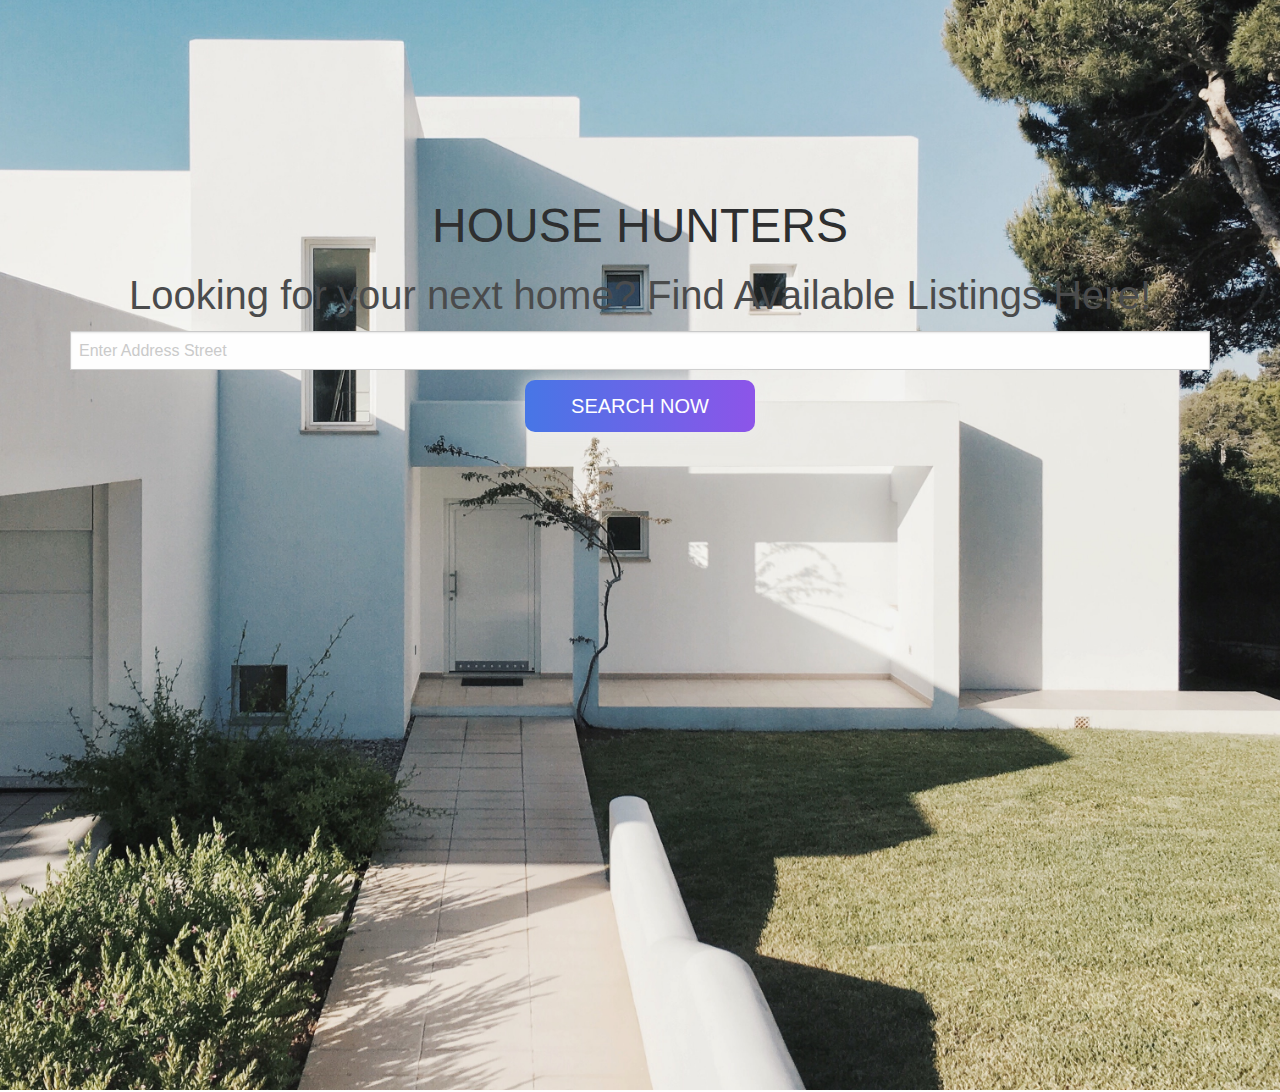
==== index.html @ 555f48e2 "Add mobile version css" ====
<!DOCTYPE html>
<html>

<head>
    <title> House Hunters</title>
    <meta charset="UTF-8" />
    <meta name="viewport" content="width=device-width, initial-scale=1" />
    <!--links to CSS files foundation css framework-->
    <link rel="stylesheet" href="assets/css/reset.css">
    <link rel="stylesheet" href="assets/css/foundation.css">
    <!--links to icon files foundation css framework-->
    <link rel="stylesheet" href="assets/foundation-icons/foundation-icons.css">
    <link rel="stylesheet" href="assets/foundation-icons/foundation-icons.eot">
    <link rel="stylesheet" href="assets/foundation-icons/foundation-icons.ttf">
    <link rel="stylesheet" href="assets/foundation-icons/foundation-icons.woff">
    <!--links to font-awesome icons-->
    <link href="https://cdnjs.cloudflare.com/ajax/libs/font-awesome/4.7.0/css/font-awesome.css" rel="stylesheet">
    <!--custom CSS file-->
    <link rel="stylesheet" href="assets/css/style.css">
</head>

<body>
    <div class="grid-container main-section">
        <div class="grid-x grid-padding-x ">
            <div class=" large-12 cell">
                <!--h1 header-->
                <h1 class="text-center"> HOUSE HUNTERS </h1>
            </div>
        </div>
        <!--h2 header-->
        <h2 class="text-center">Looking for your next home? Find Available Listings Here!</h2>
        <!--form-->
        <form id="address-form">
            <div class="grid-x grid-padding-x">
                <div class=" cell ">
                    <!--input-->
                    <input type="text" class="street-address-forum cell input-group-field" id="address-search"
                        name="address-search" placeholder="Enter Address Street" />
                    <!--search button-->

                    <button id="button" class="button large">Search Now</button>
                </div>
            </div>
        </form>
    </div>



    <!--results block-->
    <div class="result hidden">
        <div class="search-results">
            <div class="grid-x grid-padding-x">
                <!--search result h3 block & icon-->
                <div class="large-12 cell ">

                    <h3>Search results <i class="fi-magnifying-glass"></i></h3>
                </div>
            </div>
        </div>
        <!--search result card block-->
        <div class="result-card">
            <div class="grid-x grid-margin-x result-card-content">
                <div class="medium-2 small-6 cell">
                    <!--image result block-->
                    <div class="thumbnail ">
                        <img class="result-card-image" src="https://placehold.it/200" alt="">
                    </div>
                </div>
                <!--h1 & text result card block-->
                <div class="result-card-title medium-10 small-6 cel">

                    <h4>House 1</h4>
                        <p>It is a long established fact that a reader will be distracted by the readable content of a
                            page
                            when looking at its layout. The point of using Lorem Ipsum is that it has a more-or-less
                            normal
                            distribution of letters, as opposed to using 'Content here, content here', making it look
                            like
                            readable English.</p>

                </div>
            </div>
        </div>
        <!--search result card block-->
        <div class="result-card">
            <div class="grid-x grid-margin-x result-card-content">
                <div class="medium-2 small-6 cell">
                    <!--image result block-->
                    <div class="thumbnail ">
                        <img class="result-card-image" src="https://placehold.it/200"
                            alt="image of a current house from the search">
                    </div>
                </div>
                <!--h1 & text result card block-->
                <div class="result-card-title medium-10 small-6 cel">
                    <h4>House 2</h4>
                        <p> It is a long established fact that a reader will be distracted by the readable content of a
                            page
                            when looking at its layout. The point of using Lorem Ipsum is that it has a more-or-less
                            normal
                            distribution of letters, as opposed to using 'Content here, content here', making it look
                            like
                            readable English.</p>

                </div>
            </div>
        </div>
    </div>

    <!--links to JS files foundation css framework-->

    <script src="assets/js/vendor/jquery.js"></script>
    <script src="assets/js/vendor/what-input.js"></script>
    <script src="assets/js/vendor/foundation.js"></script>
    <!--custom JS file-->
    <script src="assets/js/script.js"></script>
</body>

</html>


<script src="assets/js/vendor/jquery.js"></script>
<script src="assets/js/vendor/what-input.js"></script>
<script src="assets/js/vendor/foundation.js"></script>
<!--custom JS file-->
<script src="assets/js/script.js"></script>
</body>

</html>
---- assets/css/style.css ----
:root {
  /* Declare variables */
  --dark-grey-color: #2e2f30;
  --light-grey-color: #4a4b4c;
}
/*Background image upper part*/
body {
  margin: 0 auto;
  background-image: url("../images/bg1.jpg");
  background-size: cover;
  background-repeat: no-repeat;
  background-position: center center;
  height: 100%;
}
.main-section {
  margin-top: 15%;
}
/*h1 header */
h1 {
  color: var(--dark-grey-color);
}
/*h2 header */
h2 {
  color: var(--light-grey-color);
}
/*submit button search */
.button {
  background-image: linear-gradient(
    to right,
    #4776e6 0%,
    #8e54e9 51%,
    #4776e6 100%
  );
  margin: 10px auto;
  padding: 15px 45px;
  text-align: center;
  text-transform: uppercase;
  transition: 0.5s;
  background-size: 200% auto;
  color: white;
  box-shadow: 0 0 20px #eee;
  border-radius: 10px;
  display: block;
}
/*submit button search hover */
.button:hover {
  background-position: right center;
  color: #fff;
  text-decoration: none;
}

h1 {
  color: var(--dark-grey-color);
}
h2 {
  color: var(--light-grey-color);
}
.button {
  background-image: linear-gradient(
    to right,
    #4776e6 0%,
    #8e54e9 51%,
    #4776e6 100%
  );
  margin: 10px auto;
  padding: 15px 45px;
  text-align: center;
  text-transform: uppercase;
  transition: 0.5s;
  background-size: 200% auto;
  color: white;
  box-shadow: 0 0 20px #eee;
  border-radius: 10px;
  display: block;
}

.button:hover {
  background-position: right center;
  color: #fff;
  text-decoration: none;
}
/*result card*/

h4 {
  color: #4776e6;
}

/*result block on top & h3 header*/
.search-results {
  margin: 0 auto;
  background-image: linear-gradient(
    to right,
    #4776e6 0%,
    #8e54e9 51%,
    #4776e6 100%
  );
  padding: 10px 45px;
}

.result {
  margin-top: 10%;
  color: white;
}
/*search result card*/
.result-card {
  color: var(--dark-grey-color);
  border: 1px solid #8a8a8a;
  background: #fefefe;
  /*background: rgba(46, 47, 48 , 0.6);*/
}

.result-card-content {
  margin: 2%;
}
/*search result image*/
.thumbnail {
  margin: 1% 0;
}

.hidden {
  display: none;
}
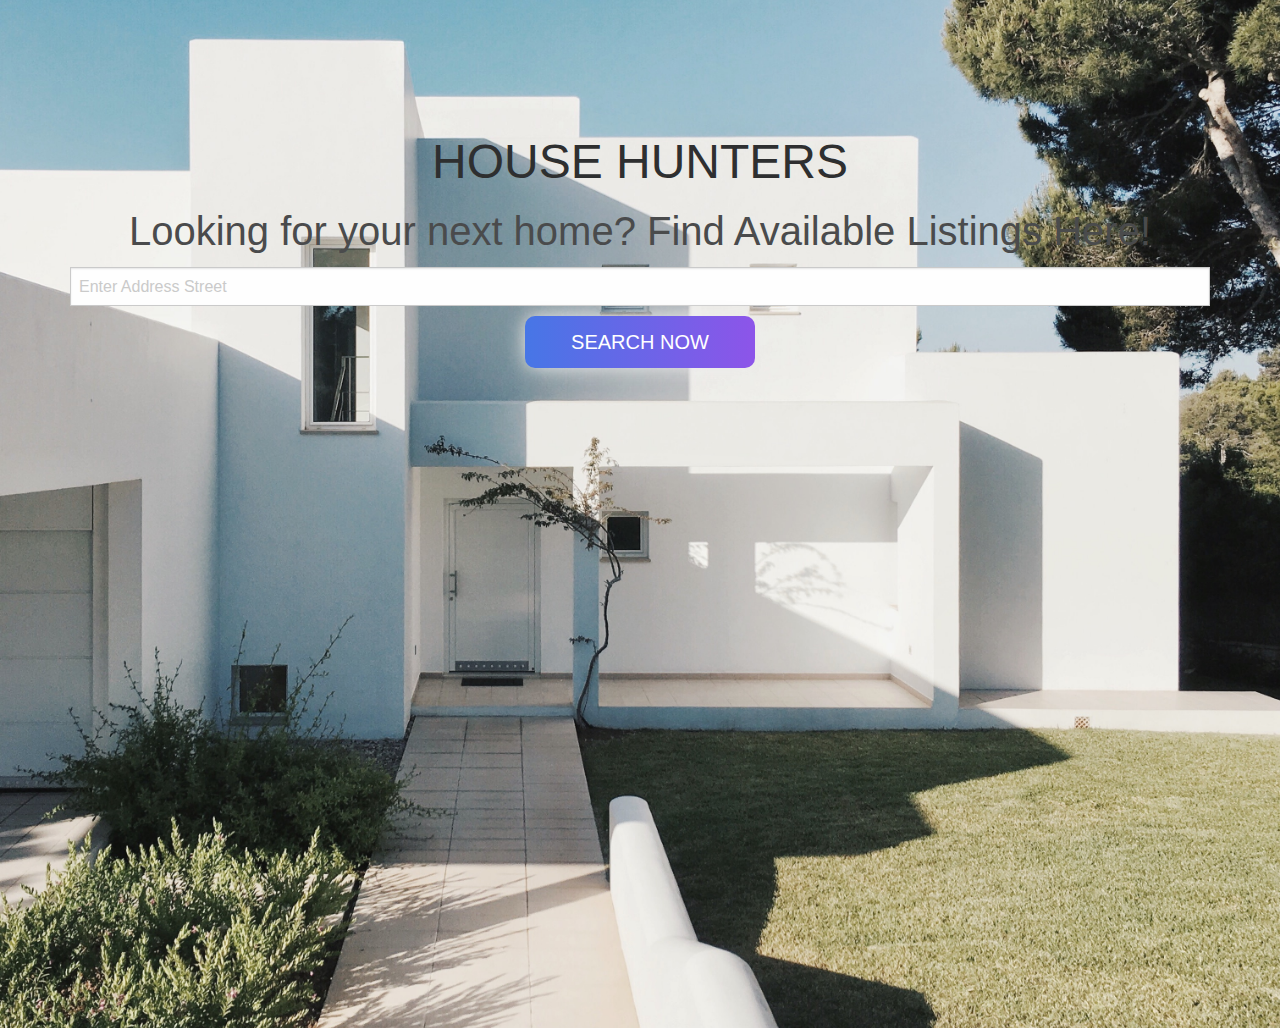
==== commit 6c4c8640: "Add text to html" ====
--- a/index.html
+++ b/index.html
@@ -1,6 +1,5 @@
 <!DOCTYPE html>
 <html>
-
 <head>
     <title> House Hunters</title>
     <meta charset="UTF-8" />
@@ -18,7 +17,6 @@
     <!--custom CSS file-->
     <link rel="stylesheet" href="assets/css/style.css">
 </head>
-
 <body>
     <div class="grid-container main-section">
         <div class="grid-x grid-padding-x ">
@@ -43,9 +41,6 @@
             </div>
         </form>
     </div>
-
-
-
     <!--results block-->
     <div class="result hidden">
         <div class="search-results">
@@ -68,16 +63,11 @@
                 </div>
                 <!--h1 & text result card block-->
                 <div class="result-card-title medium-10 small-6 cel">
+                    <a href="house-card.html">
+                        <h4>Barnes & Noble, 555, 5th Avenue, Midtown East, Manhattan, New York County, New York, 10017, United States</h4>
+                    </a>
 
-                    <h4>House 1</h4>
-                        <p>It is a long established fact that a reader will be distracted by the readable content of a
-                            page
-                            when looking at its layout. The point of using Lorem Ipsum is that it has a more-or-less
-                            normal
-                            distribution of letters, as opposed to using 'Content here, content here', making it look
-                            like
-                            readable English.</p>
-
+                    <p class="house-description">Charming home located in prime Waverly Park location with top-rated Los Altos schools.  Abundantnatural light throughout the home Move right in w/new interior paint.  Double pane windows throughout.  Expansive formal living room.  </p>
                 </div>
             </div>
         </div>
@@ -93,32 +83,26 @@
                 </div>
                 <!--h1 & text result card block-->
                 <div class="result-card-title medium-10 small-6 cel">
-                    <h4>House 2</h4>
-                        <p> It is a long established fact that a reader will be distracted by the readable content of a
-                            page
-                            when looking at its layout. The point of using Lorem Ipsum is that it has a more-or-less
-                            normal
-                            distribution of letters, as opposed to using 'Content here, content here', making it look
-                            like
-                            readable English.</p>
+                    <a href="house-card.html">
+                        <h4>Statue of Liberty, Flagpole Plaza, Manhattan Community Board 1, Manhattan, New York County, New York, 10004, United States</h4>
+                    </a>
 
+                    <p class="house-description">Charming home located in prime Waverly Park location with top-rated Los Altos schools.  Abundantnatural light throughout the home Move right in w/new interior paint.  Double pane windows throughout.  Expansive formal living room.  </p>
                 </div>
             </div>
         </div>
+        <!--footer github link-->
+        <footer class="text-center"><a href="https://github.com/neilmkflyingk/house-hunters"><i
+                    class="fi-social-github"> HOUSE HUNTERS</i></a></footer>
     </div>
-
     <!--links to JS files foundation css framework-->
-
     <script src="assets/js/vendor/jquery.js"></script>
     <script src="assets/js/vendor/what-input.js"></script>
     <script src="assets/js/vendor/foundation.js"></script>
     <!--custom JS file-->
     <script src="assets/js/script.js"></script>
 </body>
-
 </html>
-
-
 <script src="assets/js/vendor/jquery.js"></script>
 <script src="assets/js/vendor/what-input.js"></script>
 <script src="assets/js/vendor/foundation.js"></script>
--- a/assets/css/style.css
+++ b/assets/css/style.css
@@ -10,10 +10,10 @@
   background-size: cover;
   background-repeat: no-repeat;
   background-position: center center;
-  height: 100%;
+  min-height: 100vh;
 }
 .main-section {
-  margin-top: 15%;
+  margin: 10% auto;
 }
 /*h1 header */
 h1 {
@@ -98,7 +98,7 @@
 }
 
 .result {
-  margin-top: 10%;
+
   color: white;
 }
 /*search result card*/
@@ -120,3 +120,41 @@
 .hidden {
   display: none;
 }
+
+.main-section-full-page {
+  margin: 50px;
+}
+.navigation {
+  background-image: linear-gradient(
+    to right,
+    #4776e6 0%,
+    #8e54e9 51%,
+    #4776e6 100%
+  );
+  padding: 5px 5px 5px 10px;
+}
+.navigation a {
+  color: white;
+  font-style: normal;
+  font-weight: bold;
+}
+.navigation i,
+footer i {
+  font-style: normal;
+}
+footer {
+  background-color: var(--dark-grey-color);
+  padding: 5px 0;
+  position: relative;
+  bottom: 0;
+  width: 100%;
+}
+footer a {
+  color: white;
+  font-size: 1.25rem;
+  font-style: normal;
+}
+
+.main {
+  height: 100%;
+}
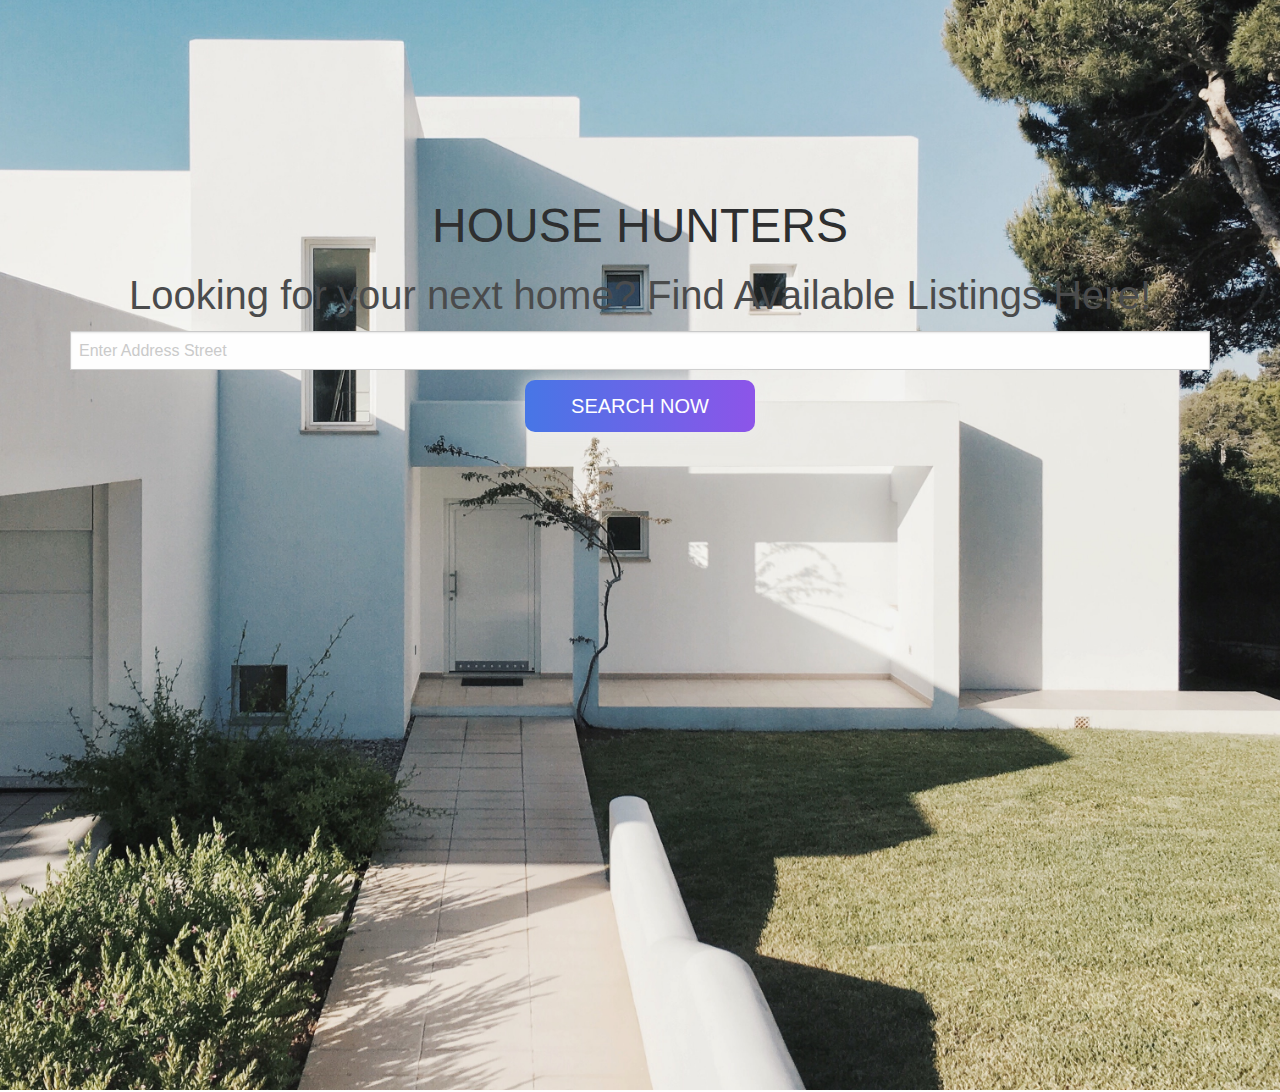
==== commit a498ac29: "Merge pull request #16 from neilmkflyingk/css" ====
--- a/index.html
+++ b/index.html
@@ -1,5 +1,6 @@
 <!DOCTYPE html>
 <html>
+
 <head>
     <title> House Hunters</title>
     <meta charset="UTF-8" />
@@ -17,6 +18,7 @@
     <!--custom CSS file-->
     <link rel="stylesheet" href="assets/css/style.css">
 </head>
+
 <body>
     <div class="grid-container main-section">
         <div class="grid-x grid-padding-x ">
@@ -35,7 +37,6 @@
                     <input type="text" class="street-address-forum cell input-group-field" id="address-search"
                         name="address-search" placeholder="Enter Address Street" />
                     <!--search button-->
-
                     <button id="button" class="button large">Search Now</button>
                 </div>
             </div>
@@ -47,53 +48,11 @@
             <div class="grid-x grid-padding-x">
                 <!--search result h3 block & icon-->
                 <div class="large-12 cell ">
-
                     <h3>Search results <i class="fi-magnifying-glass"></i></h3>
                 </div>
             </div>
         </div>
-        <!--search result card block-->
-        <div class="result-card">
-            <div class="grid-x grid-margin-x result-card-content">
-                <div class="medium-2 small-6 cell">
-                    <!--image result block-->
-                    <div class="thumbnail ">
-                        <img class="result-card-image" src="https://placehold.it/200" alt="">
-                    </div>
-                </div>
-                <!--h1 & text result card block-->
-                <div class="result-card-title medium-10 small-6 cel">
-                    <a href="house-card.html">
-                        <h4>Barnes & Noble, 555, 5th Avenue, Midtown East, Manhattan, New York County, New York, 10017, United States</h4>
-                    </a>
-
-                    <p class="house-description">Charming home located in prime Waverly Park location with top-rated Los Altos schools.  Abundantnatural light throughout the home Move right in w/new interior paint.  Double pane windows throughout.  Expansive formal living room.  </p>
-                </div>
-            </div>
-        </div>
-        <!--search result card block-->
-        <div class="result-card">
-            <div class="grid-x grid-margin-x result-card-content">
-                <div class="medium-2 small-6 cell">
-                    <!--image result block-->
-                    <div class="thumbnail ">
-                        <img class="result-card-image" src="https://placehold.it/200"
-                            alt="image of a current house from the search">
-                    </div>
-                </div>
-                <!--h1 & text result card block-->
-                <div class="result-card-title medium-10 small-6 cel">
-                    <a href="house-card.html">
-                        <h4>Statue of Liberty, Flagpole Plaza, Manhattan Community Board 1, Manhattan, New York County, New York, 10004, United States</h4>
-                    </a>
-
-                    <p class="house-description">Charming home located in prime Waverly Park location with top-rated Los Altos schools.  Abundantnatural light throughout the home Move right in w/new interior paint.  Double pane windows throughout.  Expansive formal living room.  </p>
-                </div>
-            </div>
-        </div>
-        <!--footer github link-->
-        <footer class="text-center"><a href="https://github.com/neilmkflyingk/house-hunters"><i
-                    class="fi-social-github"> HOUSE HUNTERS</i></a></footer>
+        <!-- here adds search-result & footer dynamically generated in JS file . it shows on click submit-->
     </div>
     <!--links to JS files foundation css framework-->
     <script src="assets/js/vendor/jquery.js"></script>
@@ -101,13 +60,8 @@
     <script src="assets/js/vendor/foundation.js"></script>
     <!--custom JS file-->
     <script src="assets/js/script.js"></script>
-</body>
-</html>
-<script src="assets/js/vendor/jquery.js"></script>
-<script src="assets/js/vendor/what-input.js"></script>
-<script src="assets/js/vendor/foundation.js"></script>
-<!--custom JS file-->
-<script src="assets/js/script.js"></script>
+    <!--custom JS file generate search result-->
+    <script src="assets/js/app.js"></script>
 </body>
 
 </html>--- a/assets/css/style.css
+++ b/assets/css/style.css
@@ -13,7 +13,7 @@
   min-height: 100vh;
 }
 .main-section {
-  margin: 10% auto;
+  margin: 15% auto;
 }
 /*h1 header */
 h1 {
@@ -98,7 +98,6 @@
 }
 
 .result {
-
   color: white;
 }
 /*search result card*/
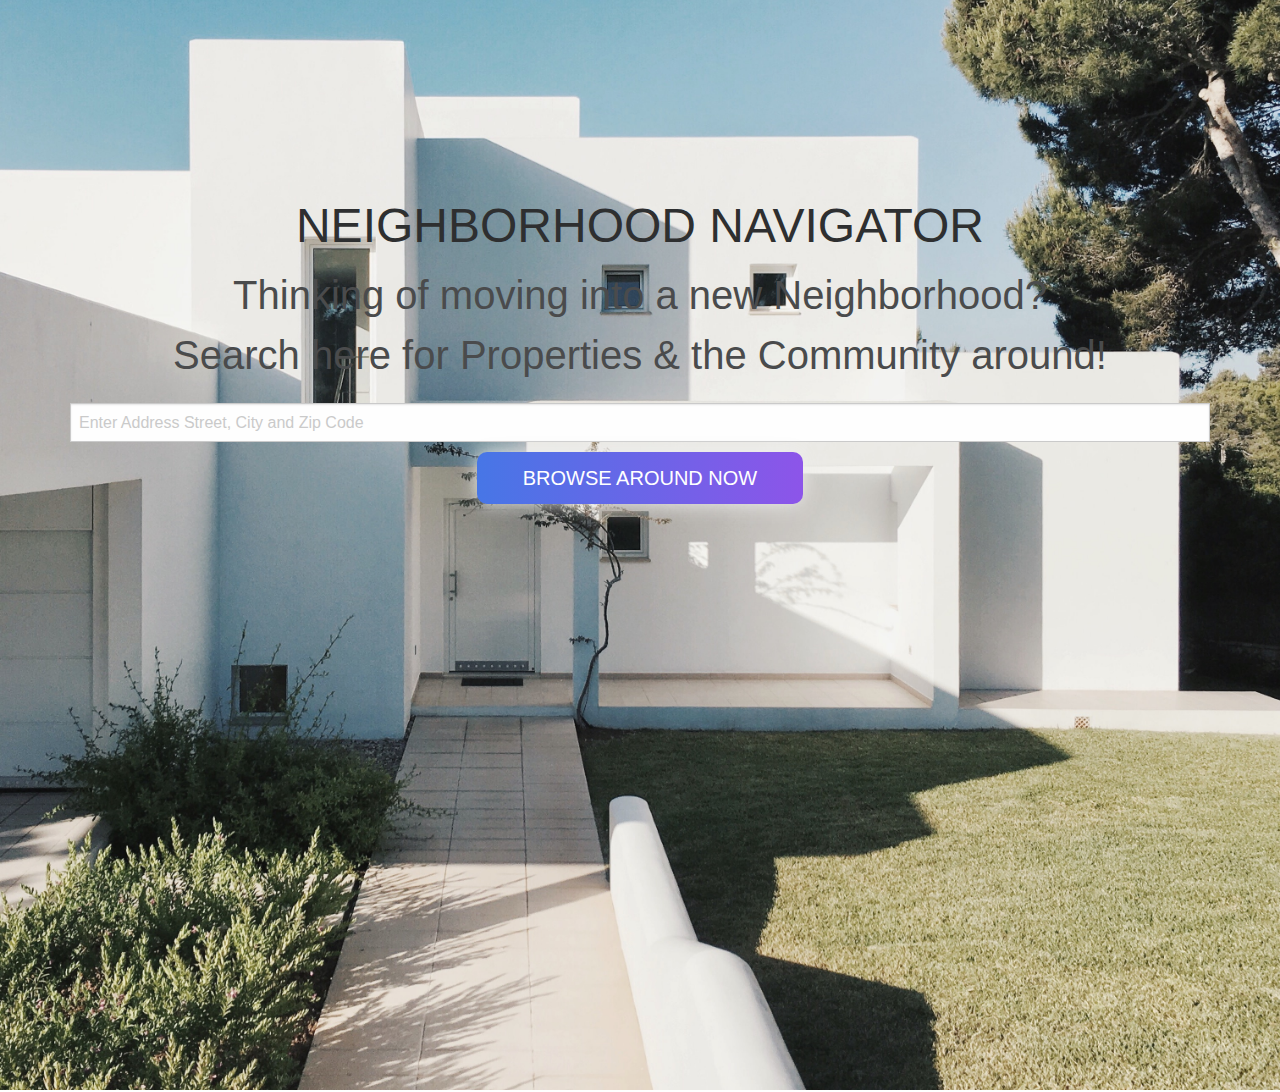
==== commit 3afd90a2: "Updated HTML with Neigh" ====
--- a/index.html
+++ b/index.html
@@ -24,20 +24,20 @@
         <div class="grid-x grid-padding-x ">
             <div class=" large-12 cell">
                 <!--h1 header-->
-                <h1 class="text-center"> HOUSE HUNTERS </h1>
+                <h1 class="text-center"> NEIGHBORHOOD NAVIGATOR </h1>
             </div>
         </div>
         <!--h2 header-->
-        <h2 class="text-center">Looking for your next home? Find Available Listings Here!</h2>
+        <h2 class="text-center">Thinking of moving into a new Neighborhood?<p> Search here for Properties & the Community around! </p></h2>
         <!--form-->
         <form id="address-form">
             <div class="grid-x grid-padding-x">
                 <div class=" cell ">
                     <!--input-->
                     <input type="text" class="street-address-forum cell input-group-field" id="address-search"
-                        name="address-search" placeholder="Enter Address Street" />
+                        name="address-search" placeholder="Enter Address Street, City and Zip Code" />
                     <!--search button-->
-                    <button id="button" class="button large">Search Now</button>
+                    <button id="button" class="button large">Browse Around Now</button>
                 </div>
             </div>
         </form>
@@ -61,7 +61,7 @@
     <!--custom JS file-->
     <script src="assets/js/script.js"></script>
     <!--custom JS file generate search result-->
-    <script src="assets/js/app.js"></script>
+    <!-- <script src="assets/js/app.js"></script> -->
 </body>
 
 </html>--- a/assets/css/style.css
+++ b/assets/css/style.css
@@ -111,10 +111,6 @@
 .result-card-content {
   margin: 2%;
 }
-/*search result image*/
-.thumbnail {
-  margin: 1% 0;
-}
 
 .hidden {
   display: none;
@@ -157,3 +153,14 @@
 .main {
   height: 100%;
 }
+.card-section {
+  border: 1px solid #e6e6e6;
+  margin-bottom: 5px;
+}
+
+.card-section p {
+  background-color: #e6e6e6;
+  margin: 10px 0;
+  padding: 10px;
+  max-width: 300px;
+}
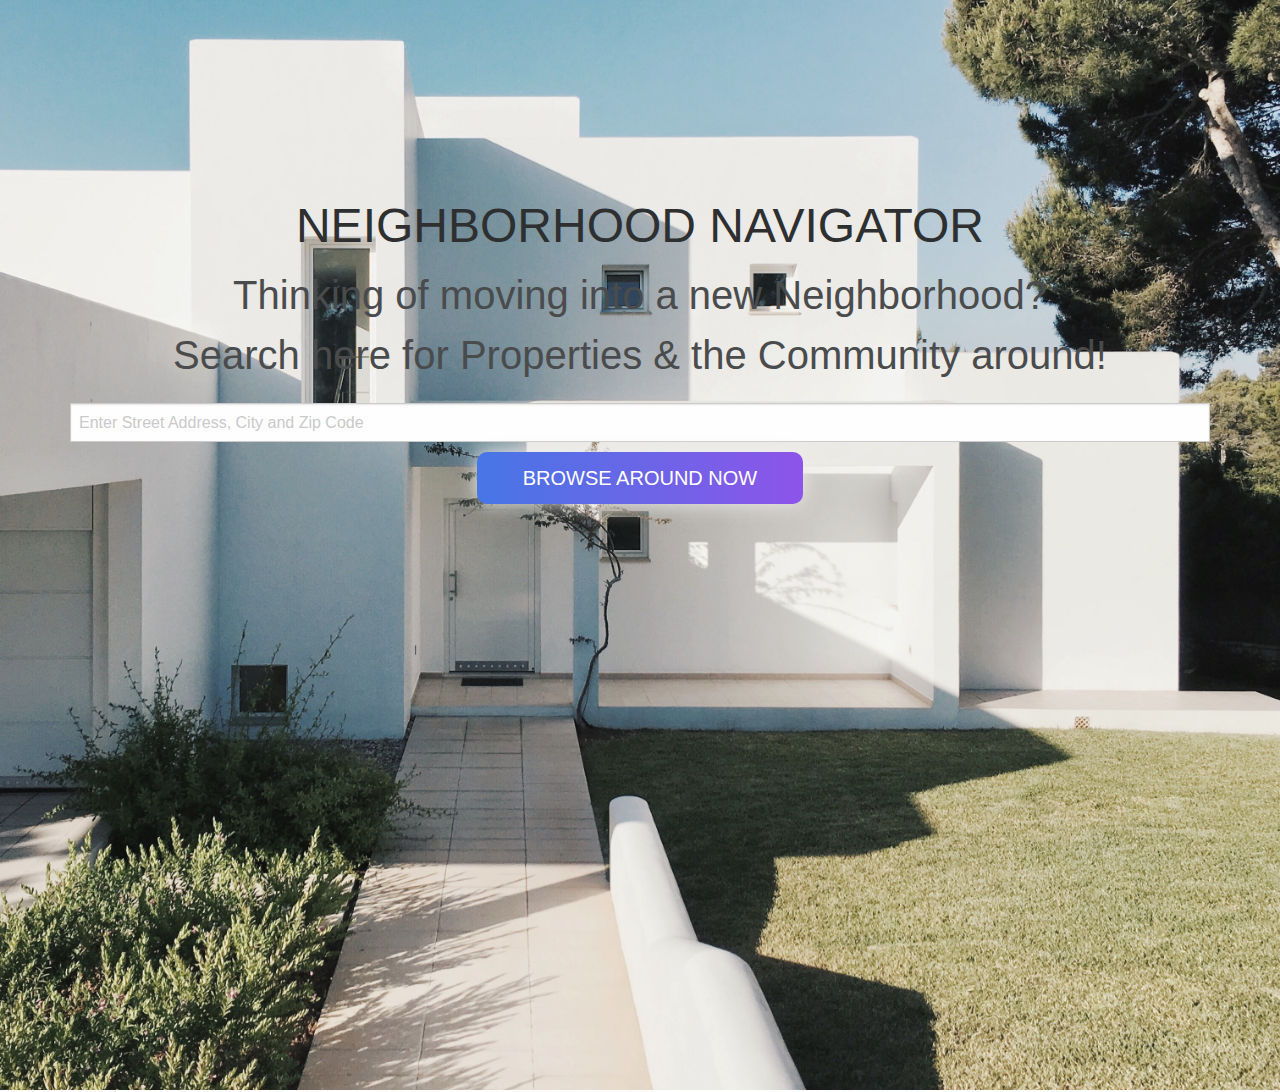
==== commit 3be13466: "Placeholder Edit" ====
--- a/index.html
+++ b/index.html
@@ -35,7 +35,7 @@
                 <div class=" cell ">
                     <!--input-->
                     <input type="text" class="street-address-forum cell input-group-field" id="address-search"
-                        name="address-search" placeholder="Enter Address Street, City and Zip Code" />
+                        name="address-search" placeholder="Enter Street Address, City and Zip Code" />
                     <!--search button-->
                     <button id="button" class="button large">Browse Around Now</button>
                 </div>
